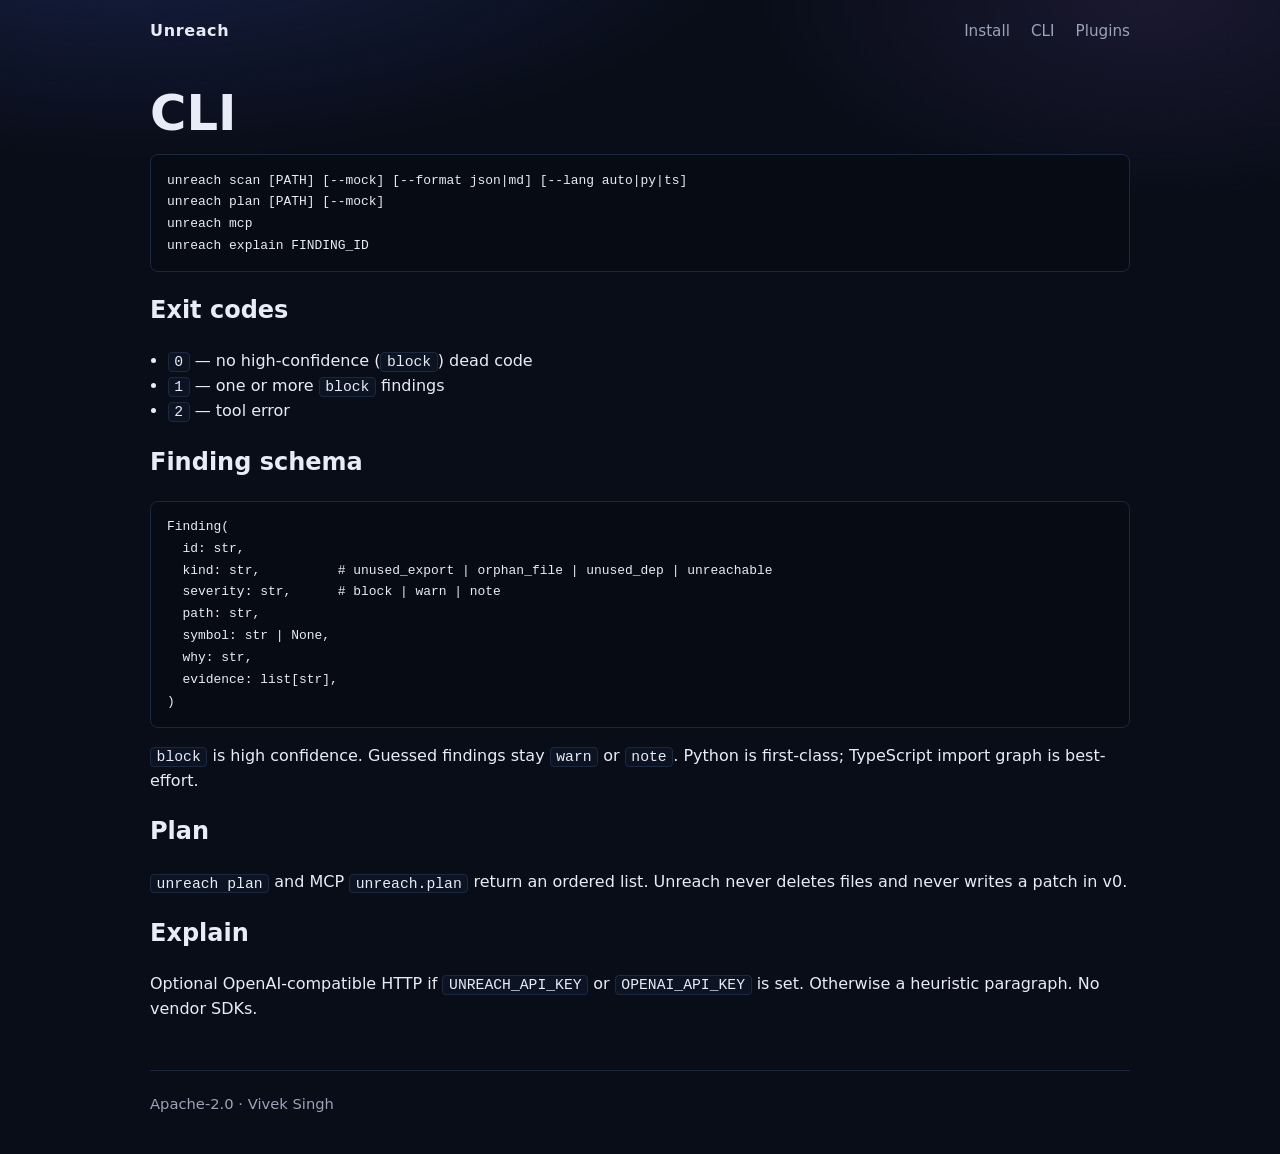
==== docs/cli.html @ 8c84a9c3 "Initial commit: Unreach CLI, MCP, plugins, and GitHub Pages docs Co-authored-by: WolfXOps <vicky.sin" ====
<!DOCTYPE html>
<html lang="en">
<head>
  <meta charset="utf-8">
  <meta name="viewport" content="width=device-width, initial-scale=1">
  <title>CLI — Unreach</title>
  <link rel="stylesheet" href="assets/style.css">
</head>
<body>
  <div class="wrap">
    <header class="site">
      <a class="brand" href="index.html">Unreach</a>
      <nav>
        <a href="install.html">Install</a>
        <a href="cli.html">CLI</a>
        <a href="plugins.html">Plugins</a>
      </nav>
    </header>

    <h1>CLI</h1>
    <pre><code>unreach scan [PATH] [--mock] [--format json|md] [--lang auto|py|ts]
unreach plan [PATH] [--mock]
unreach mcp
unreach explain FINDING_ID</code></pre>

    <h2>Exit codes</h2>
    <ul class="plain">
      <li><code>0</code> — no high-confidence (<code>block</code>) dead code</li>
      <li><code>1</code> — one or more <code>block</code> findings</li>
      <li><code>2</code> — tool error</li>
    </ul>

    <h2>Finding schema</h2>
    <pre><code>Finding(
  id: str,
  kind: str,          # unused_export | orphan_file | unused_dep | unreachable
  severity: str,      # block | warn | note
  path: str,
  symbol: str | None,
  why: str,
  evidence: list[str],
)</code></pre>
    <p><code>block</code> is high confidence. Guessed findings stay <code>warn</code> or <code>note</code>. Python is first-class; TypeScript import graph is best-effort.</p>

    <h2>Plan</h2>
    <p><code>unreach plan</code> and MCP <code>unreach.plan</code> return an ordered list. Unreach never deletes files and never writes a patch in v0.</p>

    <h2>Explain</h2>
    <p>Optional OpenAI-compatible HTTP if <code>UNREACH_API_KEY</code> or <code>OPENAI_API_KEY</code> is set. Otherwise a heuristic paragraph. No vendor SDKs.</p>

    <footer class="site">
      Apache-2.0 · Vivek Singh
    </footer>
  </div>
</body>
</html>
---- docs/assets/style.css ----
:root {
  --bg: #090d18;
  --fg: #e7ecf6;
  --muted: #9aa3b8;
  --accent: #9db0ff;
  --accent-2: #d7b56a;
  --card: #10182a;
  --line: #1c2740;
  --ok: #7dcea0;
}

* {
  box-sizing: border-box;
}

html,
body {
  margin: 0;
  padding: 0;
  background: var(--bg);
  color: var(--fg);
  font-family: ui-sans-serif, system-ui, -apple-system, "Segoe UI", sans-serif;
  line-height: 1.55;
}

body {
  min-height: 100vh;
  background-image:
    radial-gradient(1200px 500px at 10% -10%, #18224a 0%, transparent 55%),
    radial-gradient(800px 400px at 90% 0%, #1a1830 0%, transparent 50%);
}

a {
  color: var(--accent);
  text-decoration: none;
}

a:hover {
  text-decoration: underline;
}

.wrap {
  width: min(980px, calc(100% - 2.4rem));
  margin: 0 auto;
}

header.site {
  display: flex;
  justify-content: space-between;
  align-items: center;
  padding: 1.2rem 0 0.4rem;
  gap: 1rem;
}

.brand {
  font-weight: 700;
  letter-spacing: 0.04em;
  color: var(--fg);
}

nav a {
  color: var(--muted);
  margin-left: 1rem;
  font-size: 0.95rem;
}

h1 {
  font-size: clamp(2rem, 5vw, 3.1rem);
  line-height: 1.1;
  margin: 2.2rem 0 0.8rem;
}

.pitch {
  font-size: 1.2rem;
  color: var(--muted);
  max-width: 38rem;
}

.ph {
  display: inline-block;
  margin-top: 0.6rem;
  color: var(--accent-2);
  font-size: 0.95rem;
}

.grid {
  display: grid;
  grid-template-columns: repeat(auto-fit, minmax(250px, 1fr));
  gap: 1rem;
  margin: 2rem 0 2.4rem;
}

.card {
  background: var(--card);
  border: 1px solid var(--line);
  border-radius: 12px;
  padding: 1.1rem 1.15rem 1.2rem;
}

.card h2,
.card h3 {
  margin: 0 0 0.55rem;
  font-size: 1.05rem;
}

pre,
code {
  font-family: ui-monospace, SFMono-Regular, Menlo, Consolas, monospace;
}

pre {
  background: #070b14;
  border: 1px solid var(--line);
  border-radius: 8px;
  padding: 0.9rem 1rem;
  overflow-x: auto;
  font-size: 0.88rem;
}

code {
  font-size: 0.92em;
}

p code,
li code {
  background: #0c1322;
  border: 1px solid var(--line);
  padding: 0.05rem 0.35rem;
  border-radius: 4px;
}

.note {
  color: var(--muted);
  font-size: 0.95rem;
}

footer.site {
  border-top: 1px solid var(--line);
  margin-top: 3rem;
  padding: 1.4rem 0 2.4rem;
  color: var(--muted);
  font-size: 0.92rem;
}

.house {
  display: flex;
  flex-wrap: wrap;
  gap: 0.5rem;
  margin: 1.4rem 0 0;
}

.tag {
  border: 1px solid var(--line);
  border-radius: 999px;
  padding: 0.25rem 0.7rem;
  font-size: 0.82rem;
  color: var(--muted);
}

.tag strong {
  color: var(--fg);
  font-weight: 600;
}

table {
  width: 100%;
  border-collapse: collapse;
  margin: 1rem 0 1.6rem;
  font-size: 0.95rem;
}

th,
td {
  text-align: left;
  padding: 0.55rem 0.6rem;
  border-bottom: 1px solid var(--line);
  vertical-align: top;
}

th {
  color: var(--muted);
  font-weight: 600;
}

ul.plain {
  padding-left: 1.1rem;
}
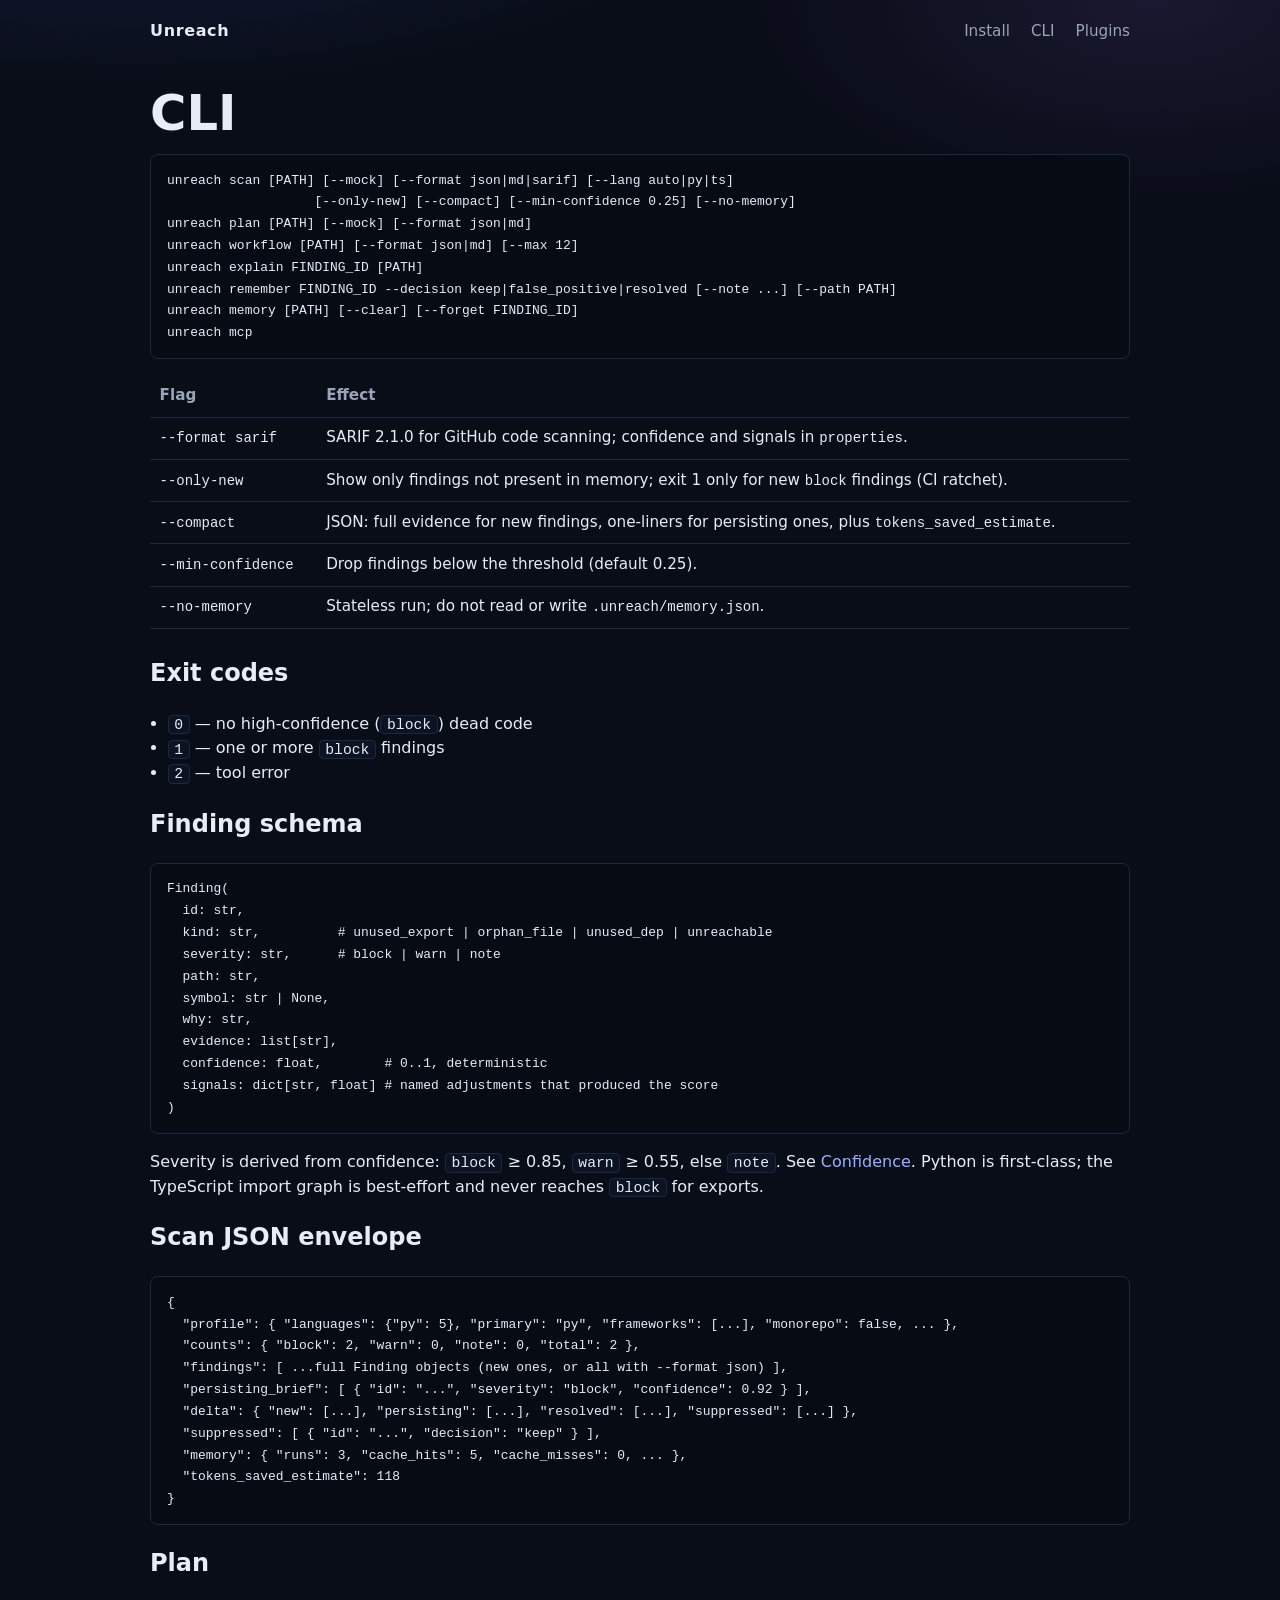
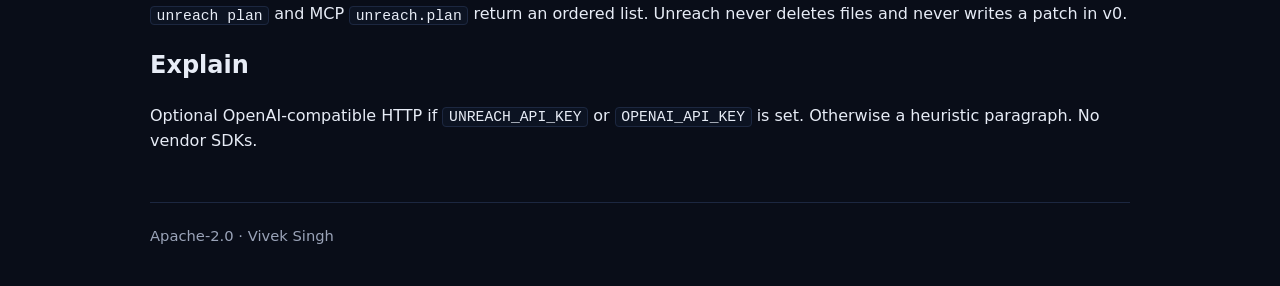
==== commit 9a2d46e5: "Document confidence, agent workflow, memory, and research; update plugin skills Co-authored-by: Wolf" ====
--- a/docs/cli.html
+++ b/docs/cli.html
@@ -18,10 +18,25 @@
     </header>
 
     <h1>CLI</h1>
-    <pre><code>unreach scan [PATH] [--mock] [--format json|md] [--lang auto|py|ts]
-unreach plan [PATH] [--mock]
-unreach mcp
-unreach explain FINDING_ID</code></pre>
+    <pre><code>unreach scan [PATH] [--mock] [--format json|md|sarif] [--lang auto|py|ts]
+                   [--only-new] [--compact] [--min-confidence 0.25] [--no-memory]
+unreach plan [PATH] [--mock] [--format json|md]
+unreach workflow [PATH] [--format json|md] [--max 12]
+unreach explain FINDING_ID [PATH]
+unreach remember FINDING_ID --decision keep|false_positive|resolved [--note ...] [--path PATH]
+unreach memory [PATH] [--clear] [--forget FINDING_ID]
+unreach mcp</code></pre>
+
+    <table>
+      <thead><tr><th>Flag</th><th>Effect</th></tr></thead>
+      <tbody>
+        <tr><td><code>--format sarif</code></td><td>SARIF 2.1.0 for GitHub code scanning; confidence and signals in <code>properties</code>.</td></tr>
+        <tr><td><code>--only-new</code></td><td>Show only findings not present in memory; exit 1 only for new <code>block</code> findings (CI ratchet).</td></tr>
+        <tr><td><code>--compact</code></td><td>JSON: full evidence for new findings, one-liners for persisting ones, plus <code>tokens_saved_estimate</code>.</td></tr>
+        <tr><td><code>--min-confidence</code></td><td>Drop findings below the threshold (default 0.25).</td></tr>
+        <tr><td><code>--no-memory</code></td><td>Stateless run; do not read or write <code>.unreach/memory.json</code>.</td></tr>
+      </tbody>
+    </table>
 
     <h2>Exit codes</h2>
     <ul class="plain">
@@ -39,8 +54,22 @@
   symbol: str | None,
   why: str,
   evidence: list[str],
+  confidence: float,        # 0..1, deterministic
+  signals: dict[str, float] # named adjustments that produced the score
 )</code></pre>
-    <p><code>block</code> is high confidence. Guessed findings stay <code>warn</code> or <code>note</code>. Python is first-class; TypeScript import graph is best-effort.</p>
+    <p>Severity is derived from confidence: <code>block</code> ≥ 0.85, <code>warn</code> ≥ 0.55, else <code>note</code>. See <a href="confidence.html">Confidence</a>. Python is first-class; the TypeScript import graph is best-effort and never reaches <code>block</code> for exports.</p>
+
+    <h2>Scan JSON envelope</h2>
+    <pre><code>{
+  "profile": { "languages": {"py": 5}, "primary": "py", "frameworks": [...], "monorepo": false, ... },
+  "counts": { "block": 2, "warn": 0, "note": 0, "total": 2 },
+  "findings": [ ...full Finding objects (new ones, or all with --format json) ],
+  "persisting_brief": [ { "id": "...", "severity": "block", "confidence": 0.92 } ],
+  "delta": { "new": [...], "persisting": [...], "resolved": [...], "suppressed": [...] },
+  "suppressed": [ { "id": "...", "decision": "keep" } ],
+  "memory": { "runs": 3, "cache_hits": 5, "cache_misses": 0, ... },
+  "tokens_saved_estimate": 118
+}</code></pre>
 
     <h2>Plan</h2>
     <p><code>unreach plan</code> and MCP <code>unreach.plan</code> return an ordered list. Unreach never deletes files and never writes a patch in v0.</p>
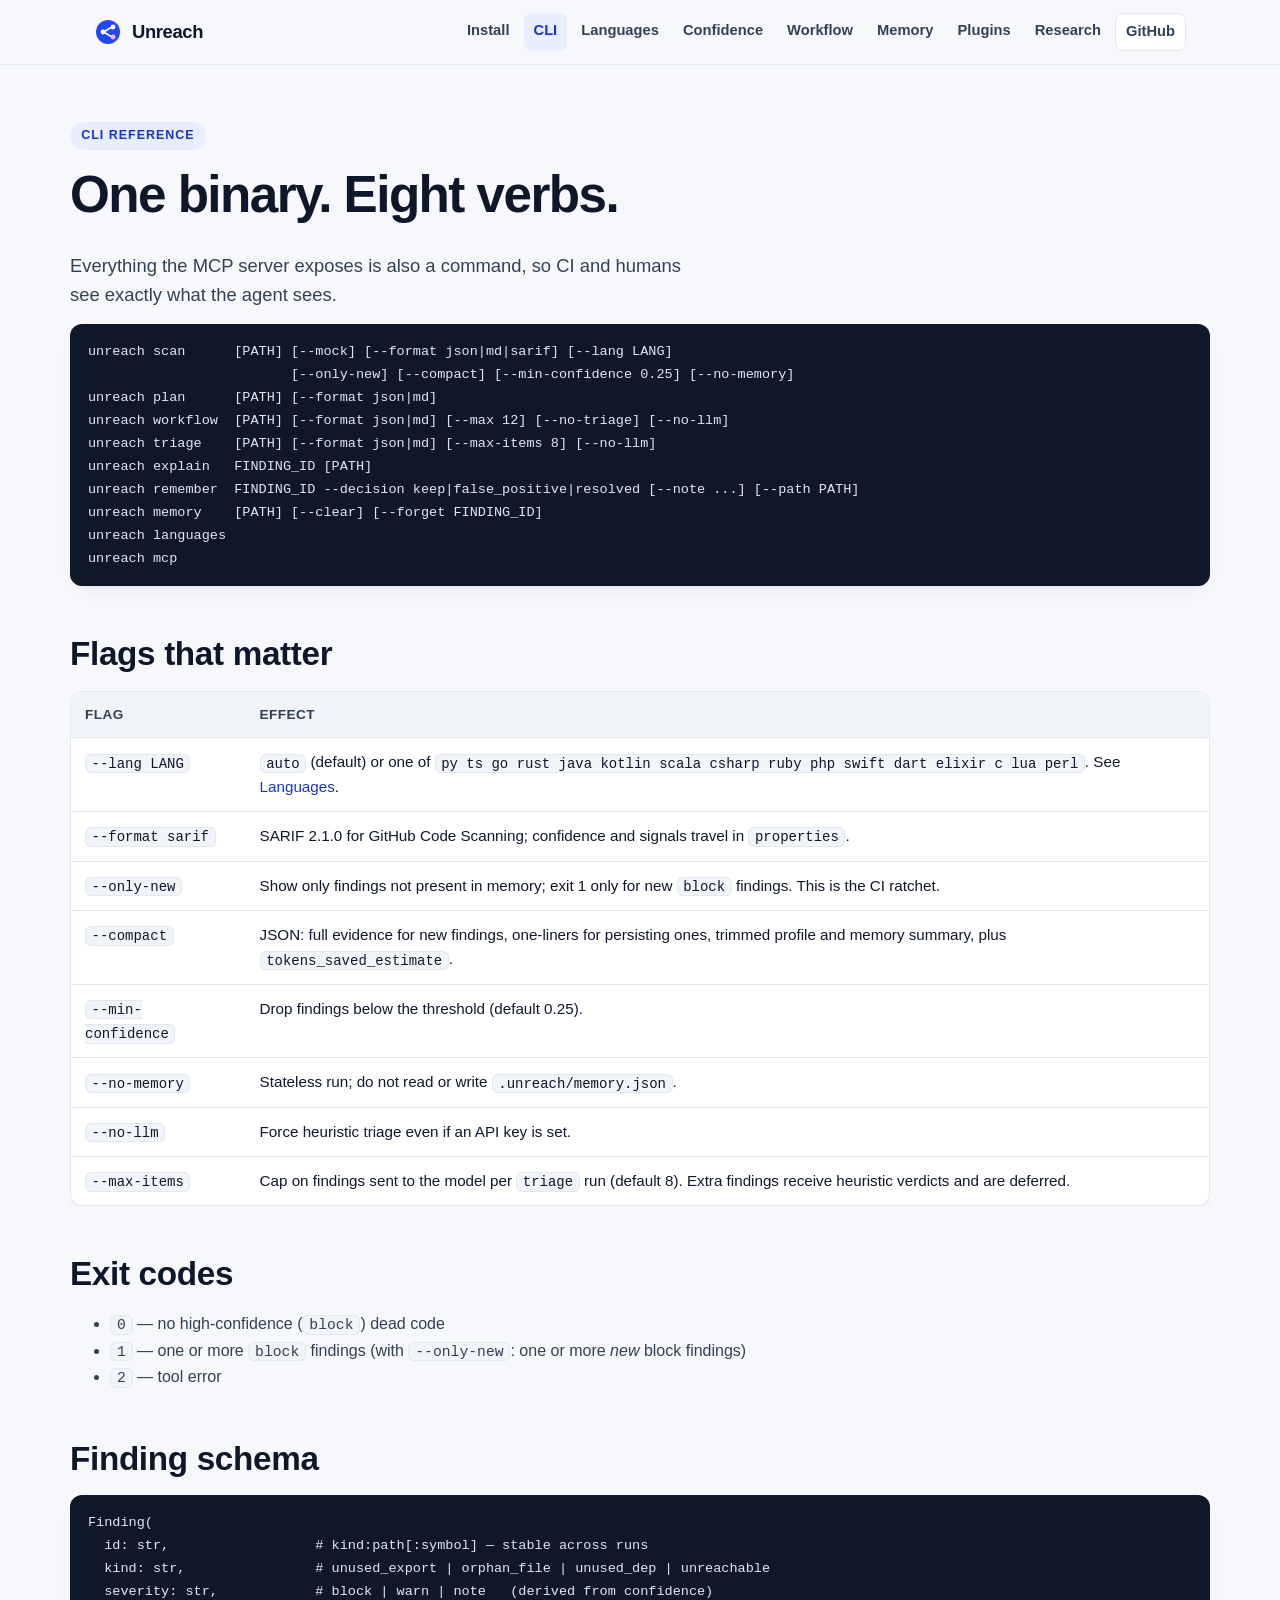
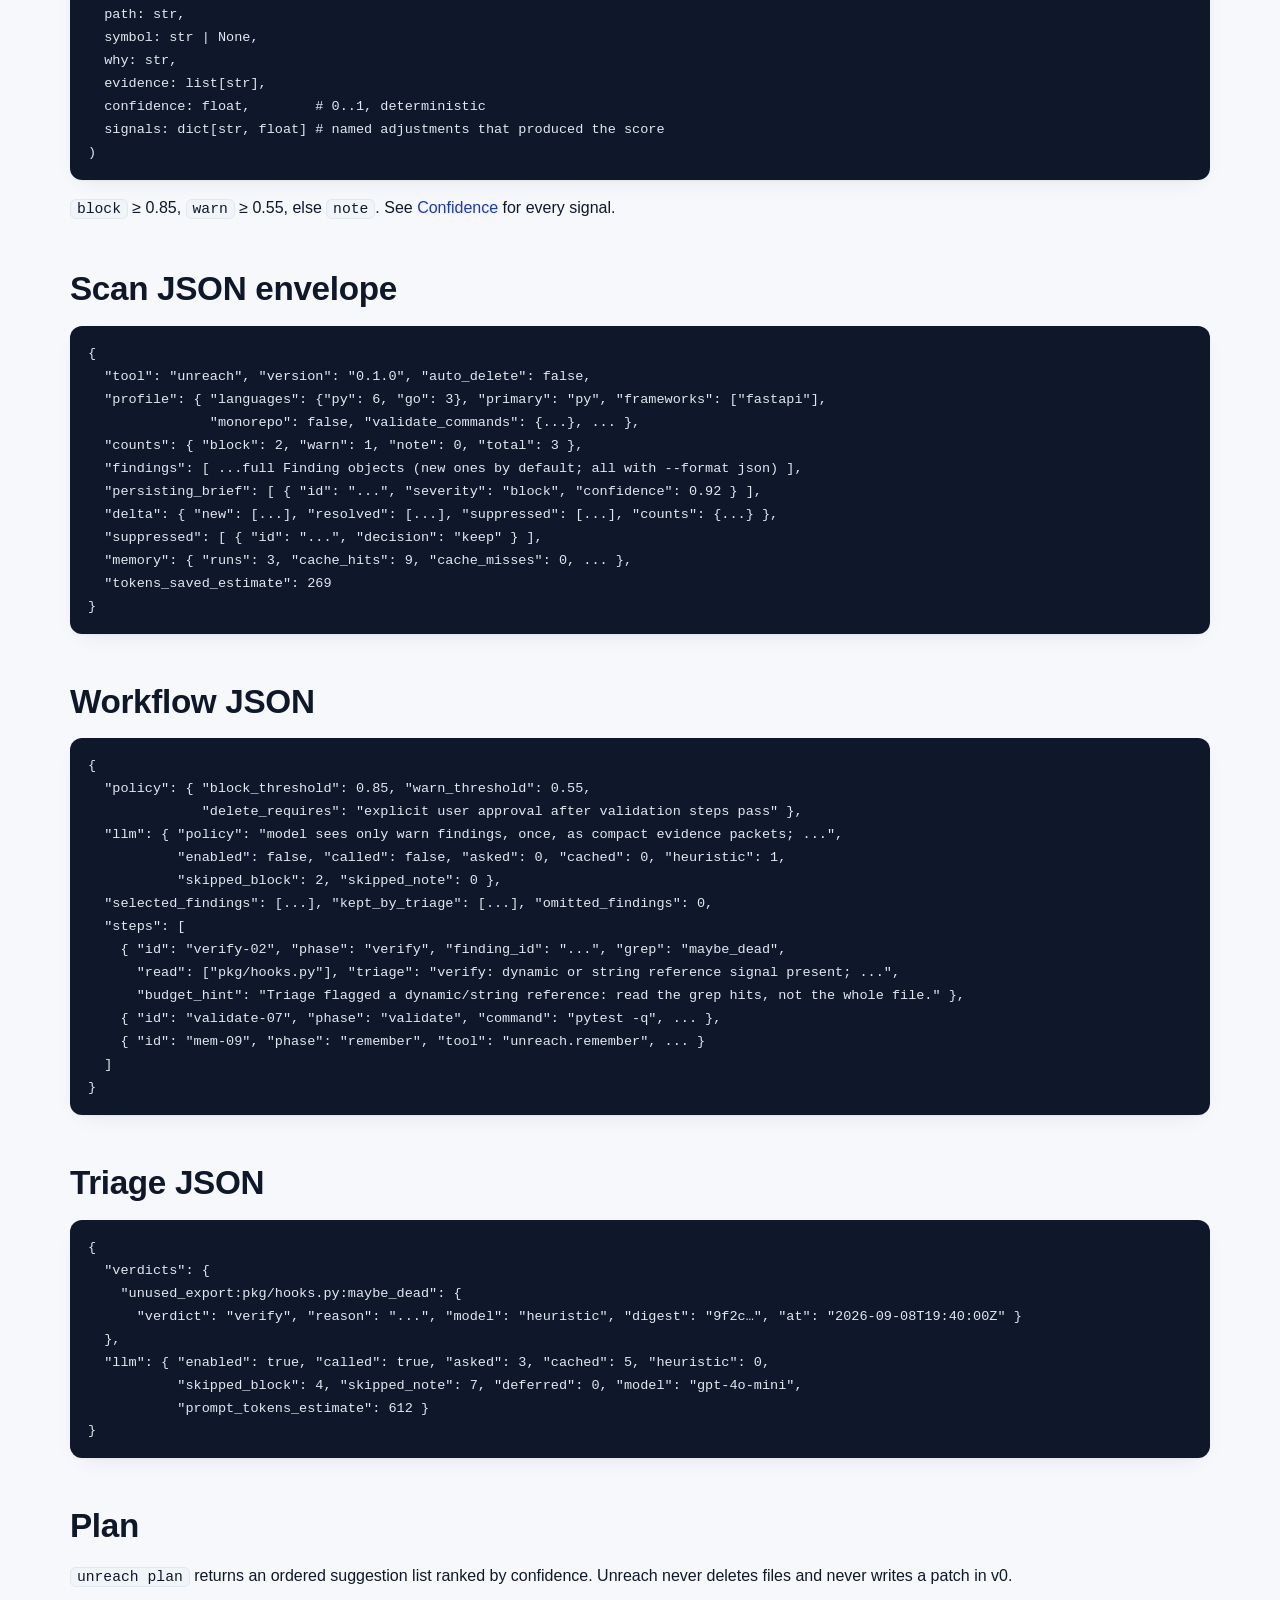
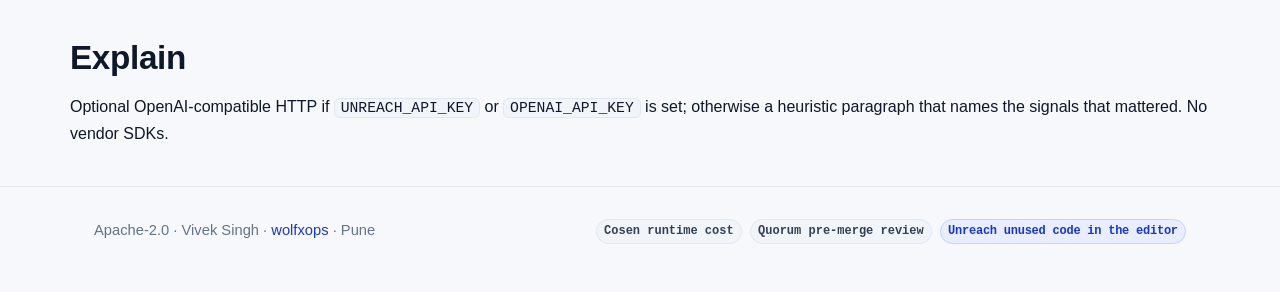
==== commit c2358f94: "Docs: light enterprise redesign with SVG infographics, CSS animations, languages page - New light th" ====
--- a/docs/cli.html
+++ b/docs/cli.html
@@ -4,52 +4,70 @@
   <meta charset="utf-8">
   <meta name="viewport" content="width=device-width, initial-scale=1">
   <title>CLI — Unreach</title>
+  <meta name="description" content="Unreach CLI reference: scan, plan, workflow, triage, explain, remember, memory, languages, mcp. Finding schema and JSON envelope.">
   <link rel="stylesheet" href="assets/style.css">
 </head>
 <body>
-  <div class="wrap">
-    <header class="site">
-      <a class="brand" href="index.html">Unreach</a>
-      <nav>
+  <header class="site-header">
+    <div class="container">
+      <a class="brand" href="index.html"><svg class="mark" viewBox="0 0 28 28" aria-hidden="true"><circle cx="14" cy="14" r="12" fill="#2447f9"/><circle cx="9" cy="14" r="2.4" fill="#fff"/><circle cx="19" cy="9" r="2.4" fill="#fff"/><circle cx="19" cy="19" r="2.4" fill="#ffb4c0"/><path d="M11 13.2l5.6-3.4M11 14.8l5.6 3.4" stroke="#fff" stroke-width="1.6" stroke-linecap="round"/></svg>Unreach</a>
+      <nav class="primary">
         <a href="install.html">Install</a>
-        <a href="cli.html">CLI</a>
+        <a href="cli.html" aria-current="page">CLI</a>
+        <a href="languages.html">Languages</a>
+        <a href="confidence.html">Confidence</a>
+        <a href="workflow.html">Workflow</a>
+        <a href="memory.html">Memory</a>
         <a href="plugins.html">Plugins</a>
+        <a href="research.html">Research</a>
+        <a class="gh" href="https://github.com/wolfxops/unreach">GitHub</a>
       </nav>
-    </header>
+    </div>
+  </header>
 
-    <h1>CLI</h1>
-    <pre><code>unreach scan [PATH] [--mock] [--format json|md|sarif] [--lang auto|py|ts]
-                   [--only-new] [--compact] [--min-confidence 0.25] [--no-memory]
-unreach plan [PATH] [--mock] [--format json|md]
-unreach workflow [PATH] [--format json|md] [--max 12]
-unreach explain FINDING_ID [PATH]
-unreach remember FINDING_ID --decision keep|false_positive|resolved [--note ...] [--path PATH]
-unreach memory [PATH] [--clear] [--forget FINDING_ID]
+  <main class="container page prose">
+    <span class="eyebrow reveal">CLI reference</span>
+    <h1 class="reveal d1">One binary. Eight verbs.</h1>
+    <p class="lead reveal d2">Everything the MCP server exposes is also a command, so CI and humans see exactly what the agent sees.</p>
+
+    <pre class="reveal d3"><code>unreach scan      [PATH] [--mock] [--format json|md|sarif] [--lang LANG]
+                         [--only-new] [--compact] [--min-confidence 0.25] [--no-memory]
+unreach plan      [PATH] [--format json|md]
+unreach workflow  [PATH] [--format json|md] [--max 12] [--no-triage] [--no-llm]
+unreach triage    [PATH] [--format json|md] [--max-items 8] [--no-llm]
+unreach explain   FINDING_ID [PATH]
+unreach remember  FINDING_ID --decision keep|false_positive|resolved [--note ...] [--path PATH]
+unreach memory    [PATH] [--clear] [--forget FINDING_ID]
+unreach languages
 unreach mcp</code></pre>
 
-    <table>
+    <h2>Flags that matter</h2>
+    <div class="table-wrap"><table>
       <thead><tr><th>Flag</th><th>Effect</th></tr></thead>
       <tbody>
-        <tr><td><code>--format sarif</code></td><td>SARIF 2.1.0 for GitHub code scanning; confidence and signals in <code>properties</code>.</td></tr>
-        <tr><td><code>--only-new</code></td><td>Show only findings not present in memory; exit 1 only for new <code>block</code> findings (CI ratchet).</td></tr>
-        <tr><td><code>--compact</code></td><td>JSON: full evidence for new findings, one-liners for persisting ones, plus <code>tokens_saved_estimate</code>.</td></tr>
+        <tr><td><code>--lang LANG</code></td><td><code>auto</code> (default) or one of <code>py ts go rust java kotlin scala csharp ruby php swift dart elixir c lua perl</code>. See <a href="languages.html">Languages</a>.</td></tr>
+        <tr><td><code>--format sarif</code></td><td>SARIF 2.1.0 for GitHub Code Scanning; confidence and signals travel in <code>properties</code>.</td></tr>
+        <tr><td><code>--only-new</code></td><td>Show only findings not present in memory; exit 1 only for new <code>block</code> findings. This is the CI ratchet.</td></tr>
+        <tr><td><code>--compact</code></td><td>JSON: full evidence for new findings, one-liners for persisting ones, trimmed profile and memory summary, plus <code>tokens_saved_estimate</code>.</td></tr>
         <tr><td><code>--min-confidence</code></td><td>Drop findings below the threshold (default 0.25).</td></tr>
         <tr><td><code>--no-memory</code></td><td>Stateless run; do not read or write <code>.unreach/memory.json</code>.</td></tr>
+        <tr><td><code>--no-llm</code></td><td>Force heuristic triage even if an API key is set.</td></tr>
+        <tr><td><code>--max-items</code></td><td>Cap on findings sent to the model per <code>triage</code> run (default 8). Extra findings receive heuristic verdicts and are deferred.</td></tr>
       </tbody>
-    </table>
+    </table></div>
 
     <h2>Exit codes</h2>
-    <ul class="plain">
+    <ul>
       <li><code>0</code> — no high-confidence (<code>block</code>) dead code</li>
-      <li><code>1</code> — one or more <code>block</code> findings</li>
+      <li><code>1</code> — one or more <code>block</code> findings (with <code>--only-new</code>: one or more <em>new</em> block findings)</li>
       <li><code>2</code> — tool error</li>
     </ul>
 
     <h2>Finding schema</h2>
     <pre><code>Finding(
-  id: str,
-  kind: str,          # unused_export | orphan_file | unused_dep | unreachable
-  severity: str,      # block | warn | note
+  id: str,                  # kind:path[:symbol] — stable across runs
+  kind: str,                # unused_export | orphan_file | unused_dep | unreachable
+  severity: str,            # block | warn | note   (derived from confidence)
   path: str,
   symbol: str | None,
   why: str,
@@ -57,29 +75,63 @@
   confidence: float,        # 0..1, deterministic
   signals: dict[str, float] # named adjustments that produced the score
 )</code></pre>
-    <p>Severity is derived from confidence: <code>block</code> ≥ 0.85, <code>warn</code> ≥ 0.55, else <code>note</code>. See <a href="confidence.html">Confidence</a>. Python is first-class; the TypeScript import graph is best-effort and never reaches <code>block</code> for exports.</p>
+    <p><code>block</code> ≥ 0.85, <code>warn</code> ≥ 0.55, else <code>note</code>. See <a href="confidence.html">Confidence</a> for every signal.</p>
 
     <h2>Scan JSON envelope</h2>
     <pre><code>{
-  "profile": { "languages": {"py": 5}, "primary": "py", "frameworks": [...], "monorepo": false, ... },
-  "counts": { "block": 2, "warn": 0, "note": 0, "total": 2 },
-  "findings": [ ...full Finding objects (new ones, or all with --format json) ],
+  "tool": "unreach", "version": "0.1.0", "auto_delete": false,
+  "profile": { "languages": {"py": 6, "go": 3}, "primary": "py", "frameworks": ["fastapi"],
+               "monorepo": false, "validate_commands": {...}, ... },
+  "counts": { "block": 2, "warn": 1, "note": 0, "total": 3 },
+  "findings": [ ...full Finding objects (new ones by default; all with --format json) ],
   "persisting_brief": [ { "id": "...", "severity": "block", "confidence": 0.92 } ],
-  "delta": { "new": [...], "persisting": [...], "resolved": [...], "suppressed": [...] },
+  "delta": { "new": [...], "resolved": [...], "suppressed": [...], "counts": {...} },
   "suppressed": [ { "id": "...", "decision": "keep" } ],
-  "memory": { "runs": 3, "cache_hits": 5, "cache_misses": 0, ... },
-  "tokens_saved_estimate": 118
+  "memory": { "runs": 3, "cache_hits": 9, "cache_misses": 0, ... },
+  "tokens_saved_estimate": 269
+}</code></pre>
+
+    <h2>Workflow JSON</h2>
+    <pre><code>{
+  "policy": { "block_threshold": 0.85, "warn_threshold": 0.55,
+              "delete_requires": "explicit user approval after validation steps pass" },
+  "llm": { "policy": "model sees only warn findings, once, as compact evidence packets; ...",
+           "enabled": false, "called": false, "asked": 0, "cached": 0, "heuristic": 1,
+           "skipped_block": 2, "skipped_note": 0 },
+  "selected_findings": [...], "kept_by_triage": [...], "omitted_findings": 0,
+  "steps": [
+    { "id": "verify-02", "phase": "verify", "finding_id": "...", "grep": "maybe_dead",
+      "read": ["pkg/hooks.py"], "triage": "verify: dynamic or string reference signal present; ...",
+      "budget_hint": "Triage flagged a dynamic/string reference: read the grep hits, not the whole file." },
+    { "id": "validate-07", "phase": "validate", "command": "pytest -q", ... },
+    { "id": "mem-09", "phase": "remember", "tool": "unreach.remember", ... }
+  ]
+}</code></pre>
+
+    <h2>Triage JSON</h2>
+    <pre><code>{
+  "verdicts": {
+    "unused_export:pkg/hooks.py:maybe_dead": {
+      "verdict": "verify", "reason": "...", "model": "heuristic", "digest": "9f2c…", "at": "2026-09-08T19:40:00Z" }
+  },
+  "llm": { "enabled": true, "called": true, "asked": 3, "cached": 5, "heuristic": 0,
+           "skipped_block": 4, "skipped_note": 7, "deferred": 0, "model": "gpt-4o-mini",
+           "prompt_tokens_estimate": 612 }
 }</code></pre>
 
     <h2>Plan</h2>
-    <p><code>unreach plan</code> and MCP <code>unreach.plan</code> return an ordered list. Unreach never deletes files and never writes a patch in v0.</p>
+    <p><code>unreach plan</code> returns an ordered suggestion list ranked by confidence. Unreach never deletes files and never writes a patch in v0.</p>
 
     <h2>Explain</h2>
-    <p>Optional OpenAI-compatible HTTP if <code>UNREACH_API_KEY</code> or <code>OPENAI_API_KEY</code> is set. Otherwise a heuristic paragraph. No vendor SDKs.</p>
+    <p>Optional OpenAI-compatible HTTP if <code>UNREACH_API_KEY</code> or <code>OPENAI_API_KEY</code> is set; otherwise a heuristic paragraph that names the signals that mattered. No vendor SDKs.</p>
+  </main>
 
-    <footer class="site">
-      Apache-2.0 · Vivek Singh
-    </footer>
-  </div>
+  <footer class="site-footer">
+    <div class="container">
+      <div>Apache-2.0 · Vivek Singh · <a href="https://x.com/wolfxops">wolfxops</a> · Pune</div>
+      <div class="house"><span class="tag"><strong>Cosen</strong>&nbsp;runtime cost</span><span class="tag"><strong>Quorum</strong>&nbsp;pre-merge review</span><span class="tag brand"><strong>Unreach</strong>&nbsp;unused code in the editor</span></div>
+    </div>
+  </footer>
+  <script src="assets/site.js" defer></script>
 </body>
 </html>
--- a/docs/assets/style.css
+++ b/docs/assets/style.css
@@ -1,187 +1,304 @@
+/* Unreach docs — light enterprise theme. Works without JavaScript. */
+
 :root {
-  --bg: #090d18;
-  --fg: #e7ecf6;
-  --muted: #9aa3b8;
-  --accent: #9db0ff;
-  --accent-2: #d7b56a;
-  --card: #10182a;
-  --line: #1c2740;
-  --ok: #7dcea0;
-}
-
-* {
-  box-sizing: border-box;
-}
-
-html,
+  --bg: #f6f8fb;
+  --surface: #ffffff;
+  --surface-2: #f1f4f9;
+  --ink: #0f172a;
+  --ink-2: #334155;
+  --muted: #64748b;
+  --line: #e2e8f0;
+  --line-2: #cbd5e1;
+  --brand: #2447f9;
+  --brand-ink: #1a36c9;
+  --brand-soft: #e8edff;
+  --violet: #7c3aed;
+  --ok: #059669;
+  --ok-soft: #d1fae5;
+  --warn: #d97706;
+  --warn-soft: #fef3c7;
+  --dead: #e11d48;
+  --dead-soft: #ffe4e6;
+  --note: #64748b;
+  --note-soft: #e2e8f0;
+  --radius: 14px;
+  --shadow: 0 1px 2px rgba(15, 23, 42, .04), 0 8px 24px -12px rgba(15, 23, 42, .12);
+  --shadow-lg: 0 2px 4px rgba(15, 23, 42, .04), 0 24px 48px -24px rgba(36, 71, 249, .25);
+  --sans: Inter, -apple-system, BlinkMacSystemFont, "Segoe UI", Roboto, Helvetica, Arial, sans-serif;
+  --mono: ui-monospace, SFMono-Regular, Menlo, Consolas, "Liberation Mono", monospace;
+}
+
+* { box-sizing: border-box; }
+html { scroll-behavior: smooth; }
 body {
   margin: 0;
-  padding: 0;
+  font-family: var(--sans);
+  font-size: 16px;
+  line-height: 1.6;
+  color: var(--ink);
   background: var(--bg);
-  color: var(--fg);
-  font-family: ui-sans-serif, system-ui, -apple-system, "Segoe UI", sans-serif;
+  -webkit-font-smoothing: antialiased;
+}
+a { color: var(--brand-ink); text-decoration: none; }
+a:hover { text-decoration: underline; }
+code, pre { font-family: var(--mono); font-size: .92em; }
+code { background: var(--surface-2); border: 1px solid var(--line); border-radius: 6px; padding: .05em .4em; }
+pre {
+  background: #0f172a;
+  color: #e2e8f0;
+  border-radius: 12px;
+  padding: 16px 18px;
+  overflow-x: auto;
   line-height: 1.55;
-}
-
-body {
-  min-height: 100vh;
-  background-image:
-    radial-gradient(1200px 500px at 10% -10%, #18224a 0%, transparent 55%),
-    radial-gradient(800px 400px at 90% 0%, #1a1830 0%, transparent 50%);
-}
-
-a {
-  color: var(--accent);
-  text-decoration: none;
-}
-
-a:hover {
-  text-decoration: underline;
-}
-
-.wrap {
-  width: min(980px, calc(100% - 2.4rem));
-  margin: 0 auto;
-}
-
-header.site {
-  display: flex;
-  justify-content: space-between;
-  align-items: center;
-  padding: 1.2rem 0 0.4rem;
-  gap: 1rem;
-}
-
-.brand {
+  box-shadow: var(--shadow);
+}
+pre code { background: none; border: 0; padding: 0; color: inherit; }
+h1, h2, h3, h4 { line-height: 1.2; letter-spacing: -.01em; margin: 0 0 .5em; }
+h1 { font-size: clamp(2.2rem, 4vw, 3.4rem); font-weight: 800; letter-spacing: -.03em; }
+h2 { font-size: clamp(1.5rem, 2.6vw, 2.1rem); font-weight: 750; }
+h3 { font-size: 1.15rem; font-weight: 700; }
+p { margin: 0 0 1em; }
+.lead { font-size: 1.15rem; color: var(--ink-2); max-width: 62ch; }
+.muted { color: var(--muted); }
+.small { font-size: .9rem; }
+.eyebrow {
+  display: inline-block;
+  font-size: .78rem;
   font-weight: 700;
-  letter-spacing: 0.04em;
-  color: var(--fg);
-}
-
-nav a {
-  color: var(--muted);
-  margin-left: 1rem;
-  font-size: 0.95rem;
-}
-
-h1 {
-  font-size: clamp(2rem, 5vw, 3.1rem);
-  line-height: 1.1;
-  margin: 2.2rem 0 0.8rem;
-}
-
-.pitch {
-  font-size: 1.2rem;
-  color: var(--muted);
-  max-width: 38rem;
-}
-
-.ph {
-  display: inline-block;
-  margin-top: 0.6rem;
-  color: var(--accent-2);
-  font-size: 0.95rem;
-}
-
-.grid {
-  display: grid;
-  grid-template-columns: repeat(auto-fit, minmax(250px, 1fr));
-  gap: 1rem;
-  margin: 2rem 0 2.4rem;
-}
-
+  letter-spacing: .08em;
+  text-transform: uppercase;
+  color: var(--brand-ink);
+  background: var(--brand-soft);
+  border-radius: 999px;
+  padding: .3em .9em;
+  margin-bottom: 14px;
+}
+.container { max-width: 1140px; margin: 0 auto; padding: 0 24px; }
+section { padding: 72px 0; }
+section.tight { padding: 40px 0; }
+.section-head { max-width: 720px; margin-bottom: 36px; }
+.section-head p { color: var(--ink-2); font-size: 1.05rem; }
+
+/* header */
+.site-header {
+  position: sticky; top: 0; z-index: 20;
+  background: rgba(246, 248, 251, .85);
+  backdrop-filter: saturate(160%) blur(12px);
+  border-bottom: 1px solid var(--line);
+}
+.site-header .container { display: flex; align-items: center; justify-content: space-between; height: 64px; gap: 16px; }
+.brand { display: flex; align-items: center; gap: 10px; font-weight: 800; letter-spacing: -.02em; color: var(--ink); font-size: 1.15rem; }
+.brand:hover { text-decoration: none; }
+.brand .mark { width: 28px; height: 28px; }
+nav.primary { display: flex; gap: 4px; flex-wrap: wrap; justify-content: flex-end; }
+nav.primary a { color: var(--ink-2); font-weight: 600; font-size: .92rem; padding: 6px 10px; border-radius: 8px; }
+nav.primary a:hover { background: var(--surface-2); text-decoration: none; color: var(--ink); }
+nav.primary a[aria-current="page"] { color: var(--brand-ink); background: var(--brand-soft); }
+nav.primary .gh { border: 1px solid var(--line); background: var(--surface); }
+
+/* buttons */
+.btn {
+  display: inline-flex; align-items: center; gap: 8px;
+  font-weight: 700; padding: 12px 20px; border-radius: 10px;
+  border: 1px solid transparent; transition: transform .15s ease, box-shadow .15s ease, background .15s ease;
+}
+.btn:hover { text-decoration: none; transform: translateY(-1px); }
+.btn.primary { background: var(--brand); color: #fff; box-shadow: 0 8px 20px -10px rgba(36, 71, 249, .7); }
+.btn.primary:hover { background: var(--brand-ink); }
+.btn.ghost { background: var(--surface); color: var(--ink); border-color: var(--line-2); }
+.btn.ghost:hover { border-color: var(--ink-2); }
+.btn-row { display: flex; gap: 12px; flex-wrap: wrap; margin: 24px 0 8px; }
+
+/* hero */
+.hero { position: relative; overflow: hidden; padding: 84px 0 64px; }
+.hero::before {
+  content: ""; position: absolute; inset: -40% -20% auto -20%; height: 140%; z-index: -1;
+  background:
+    radial-gradient(60% 50% at 20% 20%, rgba(36, 71, 249, .16), transparent 60%),
+    radial-gradient(50% 40% at 85% 10%, rgba(124, 58, 237, .14), transparent 60%),
+    radial-gradient(40% 40% at 70% 80%, rgba(5, 150, 105, .10), transparent 60%);
+  animation: drift 18s ease-in-out infinite alternate;
+}
+.hero-grid { display: grid; grid-template-columns: 1.05fr .95fr; gap: 48px; align-items: center; }
+.hero h1 span { background: linear-gradient(90deg, var(--brand), var(--violet)); -webkit-background-clip: text; background-clip: text; color: transparent; }
+.hero .lead { font-size: 1.25rem; }
+.hero-art { background: var(--surface); border: 1px solid var(--line); border-radius: 20px; box-shadow: var(--shadow-lg); padding: 18px; }
+.hero-art svg { width: 100%; height: auto; display: block; }
+.trust { display: flex; gap: 18px; flex-wrap: wrap; margin-top: 22px; color: var(--muted); font-size: .9rem; }
+.trust span::before { content: "✓"; color: var(--ok); font-weight: 800; margin-right: 6px; }
+
+/* stats */
+.stats { display: grid; grid-template-columns: repeat(4, 1fr); gap: 16px; }
+.stat { background: var(--surface); border: 1px solid var(--line); border-radius: var(--radius); padding: 20px 22px; box-shadow: var(--shadow); }
+.stat b { display: block; font-size: 2rem; font-weight: 800; letter-spacing: -.03em; color: var(--ink); }
+.stat span { color: var(--muted); font-size: .92rem; }
+
+/* cards */
+.grid { display: grid; gap: 20px; }
+.grid.cols-3 { grid-template-columns: repeat(3, 1fr); }
+.grid.cols-2 { grid-template-columns: repeat(2, 1fr); }
+.grid.cols-4 { grid-template-columns: repeat(4, 1fr); }
 .card {
-  background: var(--card);
-  border: 1px solid var(--line);
-  border-radius: 12px;
-  padding: 1.1rem 1.15rem 1.2rem;
-}
-
-.card h2,
-.card h3 {
-  margin: 0 0 0.55rem;
-  font-size: 1.05rem;
-}
-
-pre,
-code {
-  font-family: ui-monospace, SFMono-Regular, Menlo, Consolas, monospace;
-}
-
-pre {
-  background: #070b14;
-  border: 1px solid var(--line);
-  border-radius: 8px;
-  padding: 0.9rem 1rem;
-  overflow-x: auto;
-  font-size: 0.88rem;
-}
-
-code {
-  font-size: 0.92em;
-}
-
-p code,
-li code {
-  background: #0c1322;
-  border: 1px solid var(--line);
-  padding: 0.05rem 0.35rem;
-  border-radius: 4px;
-}
-
-.note {
-  color: var(--muted);
-  font-size: 0.95rem;
-}
-
-footer.site {
-  border-top: 1px solid var(--line);
-  margin-top: 3rem;
-  padding: 1.4rem 0 2.4rem;
-  color: var(--muted);
-  font-size: 0.92rem;
-}
-
-.house {
-  display: flex;
-  flex-wrap: wrap;
-  gap: 0.5rem;
-  margin: 1.4rem 0 0;
-}
-
-.tag {
-  border: 1px solid var(--line);
-  border-radius: 999px;
-  padding: 0.25rem 0.7rem;
-  font-size: 0.82rem;
-  color: var(--muted);
-}
-
-.tag strong {
-  color: var(--fg);
-  font-weight: 600;
-}
-
-table {
-  width: 100%;
-  border-collapse: collapse;
-  margin: 1rem 0 1.6rem;
-  font-size: 0.95rem;
-}
-
-th,
-td {
-  text-align: left;
-  padding: 0.55rem 0.6rem;
-  border-bottom: 1px solid var(--line);
-  vertical-align: top;
-}
-
-th {
-  color: var(--muted);
-  font-weight: 600;
-}
-
-ul.plain {
-  padding-left: 1.1rem;
-}
+  background: var(--surface); border: 1px solid var(--line); border-radius: var(--radius);
+  padding: 24px; box-shadow: var(--shadow); transition: transform .2s ease, box-shadow .2s ease, border-color .2s ease;
+}
+.card:hover { transform: translateY(-3px); box-shadow: var(--shadow-lg); border-color: #d6ddff; }
+.card h3 { margin-top: 10px; }
+.card p:last-child { margin-bottom: 0; }
+.card .icon { width: 44px; height: 44px; border-radius: 12px; display: grid; place-items: center; background: var(--brand-soft); color: var(--brand-ink); }
+.card .icon svg { width: 24px; height: 24px; }
+.card.pain .icon { background: var(--dead-soft); color: var(--dead); }
+.card.fix .icon { background: var(--ok-soft); color: var(--ok); }
+.card.mem .icon { background: #ede9fe; color: var(--violet); }
+.card .more { display: inline-block; margin-top: 12px; font-weight: 700; }
+.card .more::after { content: " →"; }
+
+/* pipeline infographic */
+.pipeline { display: grid; grid-template-columns: repeat(4, 1fr); gap: 0; position: relative; counter-reset: step; }
+.pipeline .node { position: relative; padding: 0 14px; }
+.pipeline .node .bubble {
+  width: 56px; height: 56px; border-radius: 50%; display: grid; place-items: center; margin: 0 auto 16px;
+  background: var(--surface); border: 2px solid var(--brand); color: var(--brand-ink); font-weight: 800; font-size: 1.1rem;
+  box-shadow: 0 0 0 8px var(--brand-soft);
+}
+.pipeline .node::before {
+  content: ""; position: absolute; top: 27px; left: calc(50% + 40px); right: calc(-50% + 40px); height: 2px;
+  background: repeating-linear-gradient(90deg, var(--line-2) 0 8px, transparent 8px 14px);
+  background-size: 14px 2px;
+  animation: dash 1.2s linear infinite;
+}
+.pipeline .node:last-child::before { display: none; }
+.pipeline .node h3 { text-align: center; font-size: 1.05rem; }
+.pipeline .node p { text-align: center; color: var(--ink-2); font-size: .95rem; margin: 0; }
+.pipeline .node .tag { display: block; text-align: center; margin-top: 8px; }
+
+/* tags & badges */
+.tag { display: inline-block; font-size: .75rem; font-weight: 700; padding: .15em .6em; border-radius: 999px; border: 1px solid var(--line); background: var(--surface-2); color: var(--ink-2); font-family: var(--mono); }
+.tag.block { background: var(--dead-soft); color: var(--dead); border-color: #fecdd3; }
+.tag.warn { background: var(--warn-soft); color: var(--warn); border-color: #fde68a; }
+.tag.note { background: var(--note-soft); color: var(--note); border-color: var(--line-2); }
+.tag.ok { background: var(--ok-soft); color: var(--ok); border-color: #a7f3d0; }
+.tag.brand { background: var(--brand-soft); color: var(--brand-ink); border-color: #c7d2fe; }
+
+/* two-column feature */
+.feature { display: grid; grid-template-columns: 1fr 1fr; gap: 48px; align-items: center; }
+.feature.flip > :first-child { order: 2; }
+.feature .art { background: var(--surface); border: 1px solid var(--line); border-radius: var(--radius); box-shadow: var(--shadow); padding: 22px; }
+.feature .art svg { width: 100%; height: auto; display: block; }
+.feature ul { padding-left: 20px; color: var(--ink-2); }
+.feature li { margin-bottom: 6px; }
+
+/* confidence gauge */
+.gauge { position: relative; }
+.gauge .needle { transform-origin: 160px 150px; animation: needle 1.6s cubic-bezier(.2, .8, .2, 1) forwards; }
+.legend { display: flex; gap: 14px; flex-wrap: wrap; margin-top: 10px; font-size: .9rem; color: var(--ink-2); }
+.legend i { display: inline-block; width: 12px; height: 12px; border-radius: 3px; vertical-align: -1px; margin-right: 6px; }
+
+/* bar chart */
+.bars { display: grid; gap: 14px; }
+.bar { display: grid; grid-template-columns: 170px 1fr 70px; align-items: center; gap: 12px; font-size: .95rem; }
+.bar .track { height: 18px; background: var(--surface-2); border-radius: 999px; overflow: hidden; border: 1px solid var(--line); }
+.bar .fill { height: 100%; border-radius: 999px; background: linear-gradient(90deg, var(--brand), var(--violet)); width: var(--w); animation: grow 1.4s cubic-bezier(.2, .8, .2, 1) both; transform-origin: left; }
+.bar .fill.ok { background: linear-gradient(90deg, var(--ok), #34d399); }
+.bar b { font-variant-numeric: tabular-nums; text-align: right; }
+
+/* language grid */
+.langs { display: grid; grid-template-columns: repeat(4, 1fr); gap: 12px; }
+.lang { display: flex; align-items: center; justify-content: space-between; gap: 10px; background: var(--surface); border: 1px solid var(--line); border-radius: 12px; padding: 12px 14px; box-shadow: var(--shadow); }
+.lang strong { font-size: .98rem; }
+.lang small { display: block; color: var(--muted); font-size: .78rem; }
+
+/* tables */
+table { width: 100%; border-collapse: separate; border-spacing: 0; background: var(--surface); border: 1px solid var(--line); border-radius: 12px; overflow: hidden; box-shadow: var(--shadow); font-size: .95rem; }
+th, td { text-align: left; padding: 12px 14px; border-bottom: 1px solid var(--line); vertical-align: top; }
+th { background: var(--surface-2); font-weight: 700; color: var(--ink-2); font-size: .85rem; letter-spacing: .03em; text-transform: uppercase; }
+tr:last-child td { border-bottom: 0; }
+.table-wrap { overflow-x: auto; }
+
+/* callouts */
+.callout { border-left: 4px solid var(--brand); background: var(--surface); border-radius: 10px; padding: 14px 18px; box-shadow: var(--shadow); margin: 20px 0; }
+.callout.ok { border-color: var(--ok); }
+.callout.warn { border-color: var(--warn); }
+.callout p:last-child { margin: 0; }
+
+/* steps list */
+.steps { list-style: none; padding: 0; margin: 0; display: grid; gap: 14px; }
+.steps li { display: grid; grid-template-columns: 40px 1fr; gap: 14px; background: var(--surface); border: 1px solid var(--line); border-radius: 12px; padding: 16px; box-shadow: var(--shadow); }
+.steps .n { width: 36px; height: 36px; border-radius: 10px; display: grid; place-items: center; background: var(--brand-soft); color: var(--brand-ink); font-weight: 800; }
+.steps h4 { margin: 2px 0 4px; font-size: 1rem; }
+.steps p { margin: 0; color: var(--ink-2); font-size: .95rem; }
+
+/* prose page */
+.page { padding: 56px 0 24px; }
+.page .lead { margin-bottom: 8px; }
+.prose h2 { margin-top: 48px; }
+.prose h3 { margin-top: 28px; }
+.prose ul { color: var(--ink-2); }
+
+/* CTA */
+.cta { background: linear-gradient(135deg, #0f172a, #1e2a5a 60%, #2447f9); color: #fff; border-radius: 24px; padding: 48px; display: grid; grid-template-columns: 1.2fr .8fr; gap: 32px; align-items: center; box-shadow: var(--shadow-lg); }
+.cta h2 { color: #fff; }
+.cta p { color: #cbd5e1; }
+.cta pre { background: rgba(255, 255, 255, .06); border: 1px solid rgba(255, 255, 255, .12); box-shadow: none; }
+.cta .btn.ghost { background: rgba(255, 255, 255, .1); color: #fff; border-color: rgba(255, 255, 255, .25); }
+
+/* footer */
+.site-footer { border-top: 1px solid var(--line); padding: 32px 0 48px; color: var(--muted); font-size: .92rem; }
+.site-footer .container { display: flex; justify-content: space-between; gap: 16px; flex-wrap: wrap; }
+.site-footer .house { display: flex; gap: 8px; flex-wrap: wrap; }
+
+/* reveal animations (enhanced when JS is present; always visible without) */
+.reveal { animation: rise .7s cubic-bezier(.2, .8, .2, 1) both; }
+.reveal.d1 { animation-delay: .08s; }
+.reveal.d2 { animation-delay: .16s; }
+.reveal.d3 { animation-delay: .24s; }
+.reveal.d4 { animation-delay: .32s; }
+.js .reveal { animation: none; opacity: 0; transform: translateY(18px); transition: opacity .7s cubic-bezier(.2, .8, .2, 1), transform .7s cubic-bezier(.2, .8, .2, 1); }
+.js .reveal.d1 { transition-delay: .08s; }
+.js .reveal.d2 { transition-delay: .16s; }
+.js .reveal.d3 { transition-delay: .24s; }
+.js .reveal.d4 { transition-delay: .32s; }
+.js .reveal.in { opacity: 1; transform: none; }
+
+/* SVG animation hooks */
+.pulse { animation: pulse 2.2s ease-in-out infinite; transform-box: fill-box; transform-origin: center; }
+.pulse.slow { animation-duration: 3.4s; }
+.draw { stroke-dasharray: 260; stroke-dashoffset: 260; animation: draw 1.8s ease-out forwards; }
+.draw.d1 { animation-delay: .3s; }
+.draw.d2 { animation-delay: .6s; }
+.draw.d3 { animation-delay: .9s; }
+.flow { stroke-dasharray: 6 8; animation: flow 1.4s linear infinite; }
+.blink { animation: blink 2.6s ease-in-out infinite; }
+
+@keyframes rise { from { opacity: 0; transform: translateY(18px); } to { opacity: 1; transform: none; } }
+@keyframes drift { from { transform: translate3d(0, 0, 0) scale(1); } to { transform: translate3d(-3%, 2%, 0) scale(1.06); } }
+@keyframes dash { to { background-position: 14px 0; } }
+@keyframes pulse { 0%, 100% { opacity: .55; transform: scale(1); } 50% { opacity: 1; transform: scale(1.12); } }
+@keyframes draw { to { stroke-dashoffset: 0; } }
+@keyframes flow { to { stroke-dashoffset: -28; } }
+@keyframes blink { 0%, 100% { opacity: .35; } 50% { opacity: 1; } }
+@keyframes grow { from { transform: scaleX(0); } to { transform: scaleX(1); } }
+@keyframes needle { from { transform: rotate(-90deg); } to { transform: rotate(75.6deg); } }
+
+@media (prefers-reduced-motion: reduce) {
+  *, *::before, *::after { animation: none !important; transition: none !important; }
+  .js .reveal { opacity: 1; transform: none; }
+}
+
+@media (max-width: 960px) {
+  .hero-grid, .feature, .cta { grid-template-columns: 1fr; }
+  .feature.flip > :first-child { order: 0; }
+  .stats, .grid.cols-4, .langs { grid-template-columns: repeat(2, 1fr); }
+  .grid.cols-3 { grid-template-columns: 1fr; }
+  .pipeline { grid-template-columns: 1fr 1fr; row-gap: 32px; }
+  .pipeline .node:nth-child(2)::before { display: none; }
+}
+@media (max-width: 600px) {
+  .stats, .grid.cols-2, .grid.cols-4, .langs, .pipeline { grid-template-columns: 1fr; }
+  .pipeline .node::before { display: none; }
+  .bar { grid-template-columns: 1fr; gap: 6px; }
+  .bar b { text-align: left; }
+  section { padding: 48px 0; }
+  .cta { padding: 28px; }
+  nav.primary a { padding: 6px 8px; font-size: .85rem; }
+}
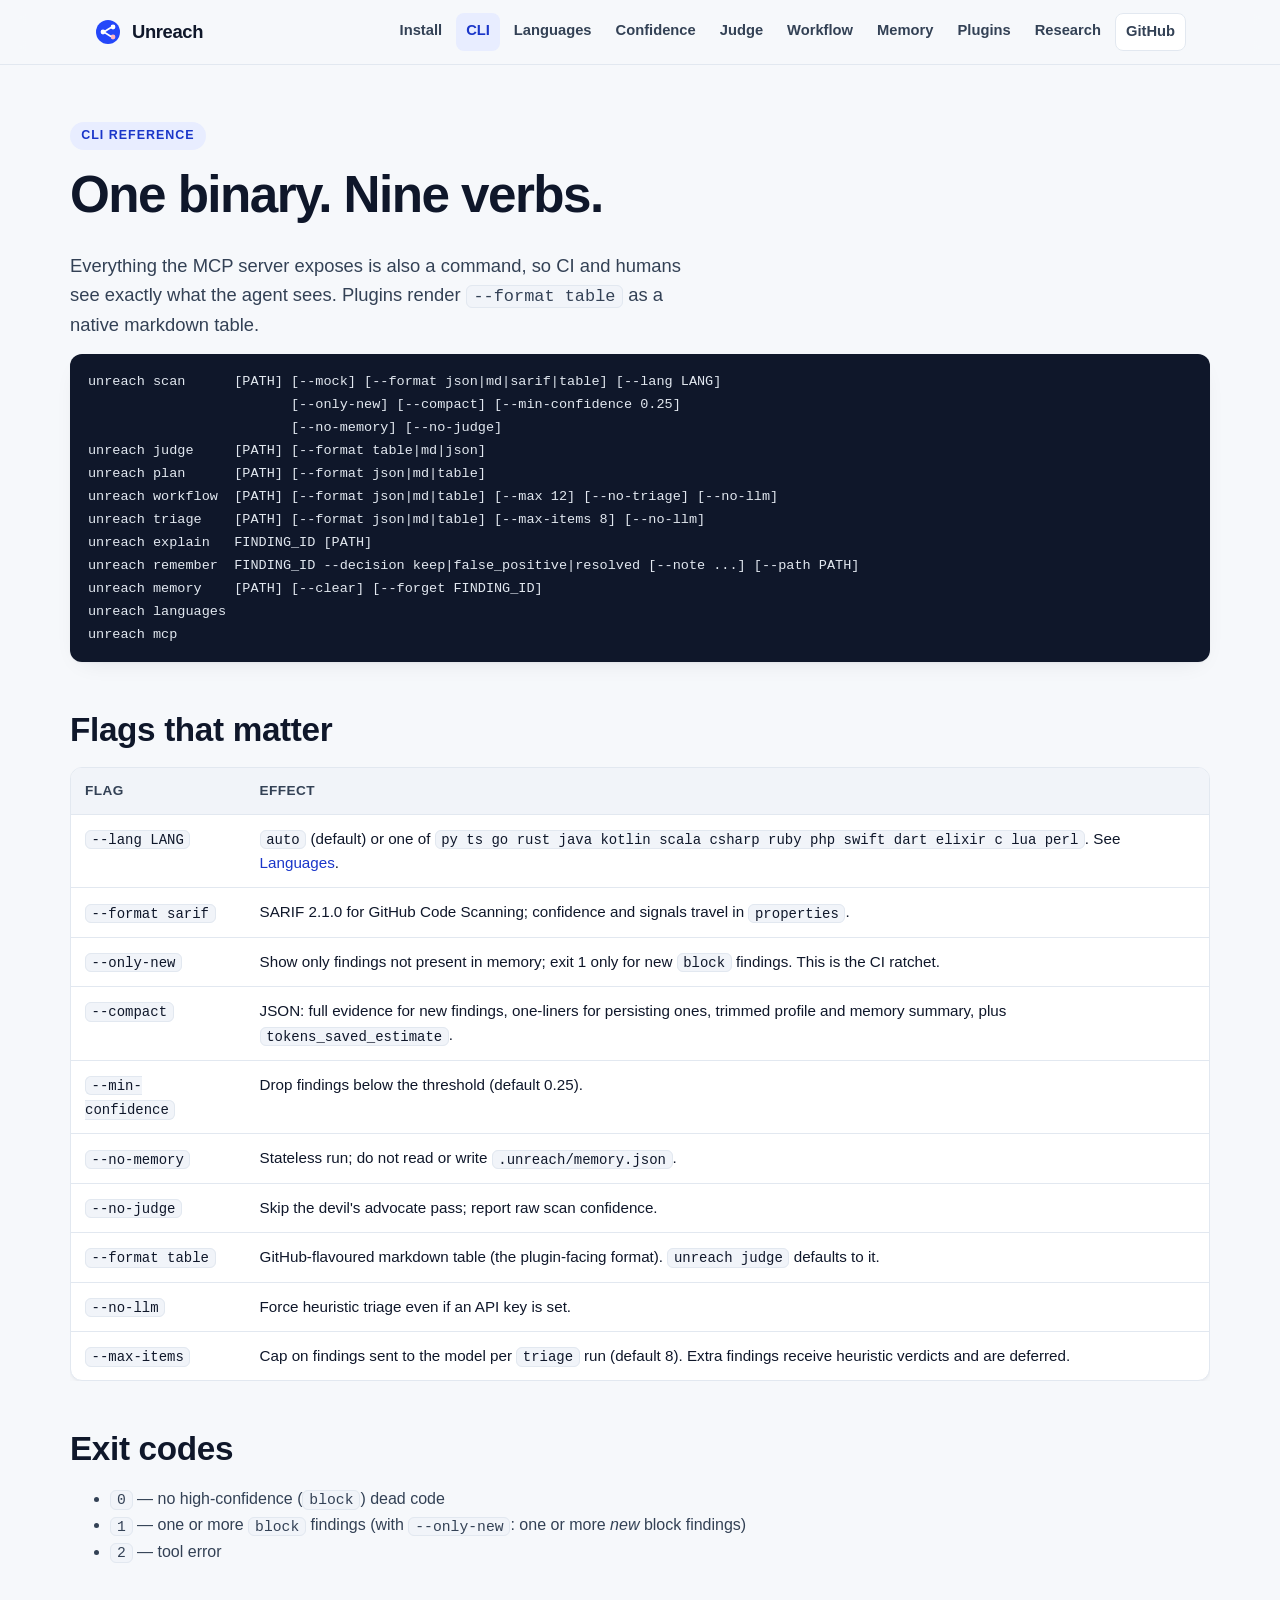
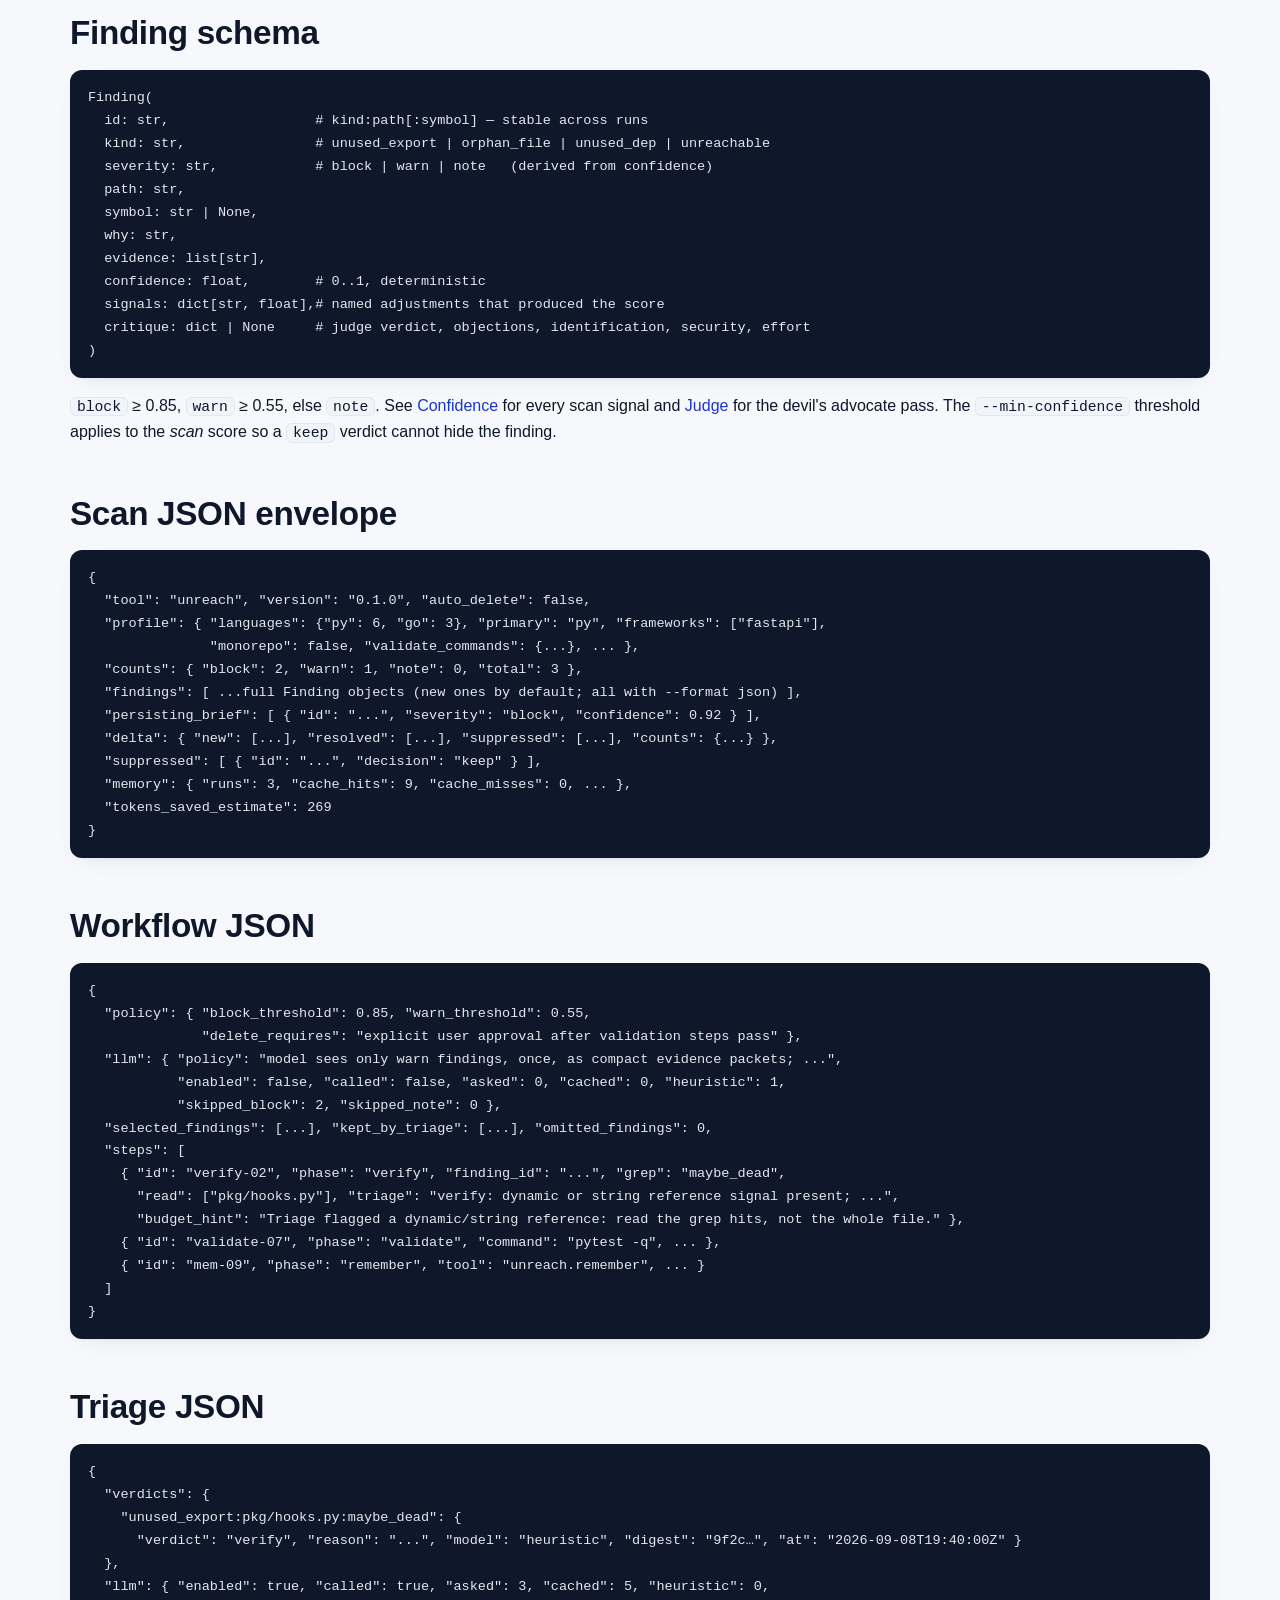
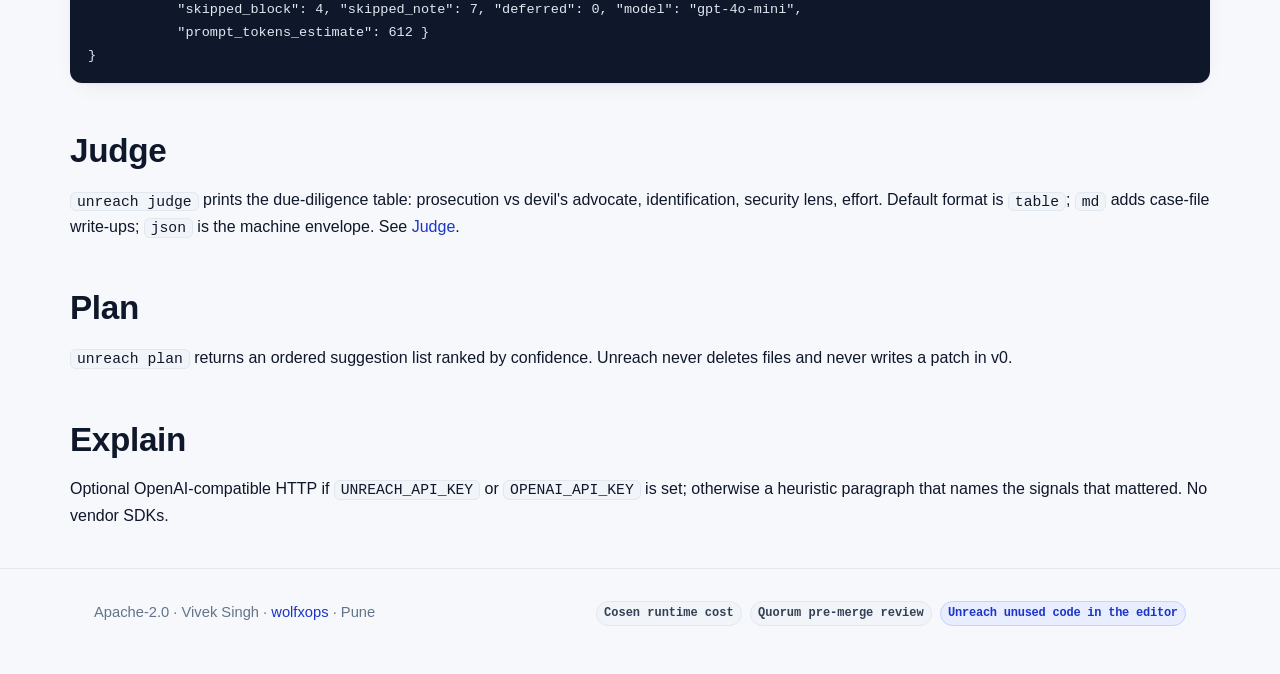
==== commit 078e360c: "Docs and plugins: judge page, table-first agent loop Add docs/judge.html (hypotheses, corner-case ma" ====
--- a/docs/cli.html
+++ b/docs/cli.html
@@ -16,6 +16,7 @@
         <a href="cli.html" aria-current="page">CLI</a>
         <a href="languages.html">Languages</a>
         <a href="confidence.html">Confidence</a>
+        <a href="judge.html">Judge</a>
         <a href="workflow.html">Workflow</a>
         <a href="memory.html">Memory</a>
         <a href="plugins.html">Plugins</a>
@@ -27,14 +28,16 @@
 
   <main class="container page prose">
     <span class="eyebrow reveal">CLI reference</span>
-    <h1 class="reveal d1">One binary. Eight verbs.</h1>
-    <p class="lead reveal d2">Everything the MCP server exposes is also a command, so CI and humans see exactly what the agent sees.</p>
+    <h1 class="reveal d1">One binary. Nine verbs.</h1>
+    <p class="lead reveal d2">Everything the MCP server exposes is also a command, so CI and humans see exactly what the agent sees. Plugins render <code>--format table</code> as a native markdown table.</p>
 
-    <pre class="reveal d3"><code>unreach scan      [PATH] [--mock] [--format json|md|sarif] [--lang LANG]
-                         [--only-new] [--compact] [--min-confidence 0.25] [--no-memory]
-unreach plan      [PATH] [--format json|md]
-unreach workflow  [PATH] [--format json|md] [--max 12] [--no-triage] [--no-llm]
-unreach triage    [PATH] [--format json|md] [--max-items 8] [--no-llm]
+    <pre class="reveal d3"><code>unreach scan      [PATH] [--mock] [--format json|md|sarif|table] [--lang LANG]
+                         [--only-new] [--compact] [--min-confidence 0.25]
+                         [--no-memory] [--no-judge]
+unreach judge     [PATH] [--format table|md|json]
+unreach plan      [PATH] [--format json|md|table]
+unreach workflow  [PATH] [--format json|md|table] [--max 12] [--no-triage] [--no-llm]
+unreach triage    [PATH] [--format json|md|table] [--max-items 8] [--no-llm]
 unreach explain   FINDING_ID [PATH]
 unreach remember  FINDING_ID --decision keep|false_positive|resolved [--note ...] [--path PATH]
 unreach memory    [PATH] [--clear] [--forget FINDING_ID]
@@ -51,6 +54,8 @@
         <tr><td><code>--compact</code></td><td>JSON: full evidence for new findings, one-liners for persisting ones, trimmed profile and memory summary, plus <code>tokens_saved_estimate</code>.</td></tr>
         <tr><td><code>--min-confidence</code></td><td>Drop findings below the threshold (default 0.25).</td></tr>
         <tr><td><code>--no-memory</code></td><td>Stateless run; do not read or write <code>.unreach/memory.json</code>.</td></tr>
+        <tr><td><code>--no-judge</code></td><td>Skip the devil's advocate pass; report raw scan confidence.</td></tr>
+        <tr><td><code>--format table</code></td><td>GitHub-flavoured markdown table (the plugin-facing format). <code>unreach judge</code> defaults to it.</td></tr>
         <tr><td><code>--no-llm</code></td><td>Force heuristic triage even if an API key is set.</td></tr>
         <tr><td><code>--max-items</code></td><td>Cap on findings sent to the model per <code>triage</code> run (default 8). Extra findings receive heuristic verdicts and are deferred.</td></tr>
       </tbody>
@@ -73,9 +78,10 @@
   why: str,
   evidence: list[str],
   confidence: float,        # 0..1, deterministic
-  signals: dict[str, float] # named adjustments that produced the score
+  signals: dict[str, float],# named adjustments that produced the score
+  critique: dict | None     # judge verdict, objections, identification, security, effort
 )</code></pre>
-    <p><code>block</code> ≥ 0.85, <code>warn</code> ≥ 0.55, else <code>note</code>. See <a href="confidence.html">Confidence</a> for every signal.</p>
+    <p><code>block</code> ≥ 0.85, <code>warn</code> ≥ 0.55, else <code>note</code>. See <a href="confidence.html">Confidence</a> for every scan signal and <a href="judge.html">Judge</a> for the devil's advocate pass. The <code>--min-confidence</code> threshold applies to the <em>scan</em> score so a <code>keep</code> verdict cannot hide the finding.</p>
 
     <h2>Scan JSON envelope</h2>
     <pre><code>{
@@ -119,6 +125,9 @@
            "prompt_tokens_estimate": 612 }
 }</code></pre>
 
+    <h2>Judge</h2>
+    <p><code>unreach judge</code> prints the due-diligence table: prosecution vs devil's advocate, identification, security lens, effort. Default format is <code>table</code>; <code>md</code> adds case-file write-ups; <code>json</code> is the machine envelope. See <a href="judge.html">Judge</a>.</p>
+
     <h2>Plan</h2>
     <p><code>unreach plan</code> returns an ordered suggestion list ranked by confidence. Unreach never deletes files and never writes a patch in v0.</p>
 
--- a/docs/assets/style.css
+++ b/docs/assets/style.css
@@ -155,6 +155,7 @@
 
 /* pipeline infographic */
 .pipeline { display: grid; grid-template-columns: repeat(4, 1fr); gap: 0; position: relative; counter-reset: step; }
+.pipeline.cols-5 { grid-template-columns: repeat(5, 1fr); }
 .pipeline .node { position: relative; padding: 0 14px; }
 .pipeline .node .bubble {
   width: 56px; height: 56px; border-radius: 50%; display: grid; place-items: center; margin: 0 auto 16px;
